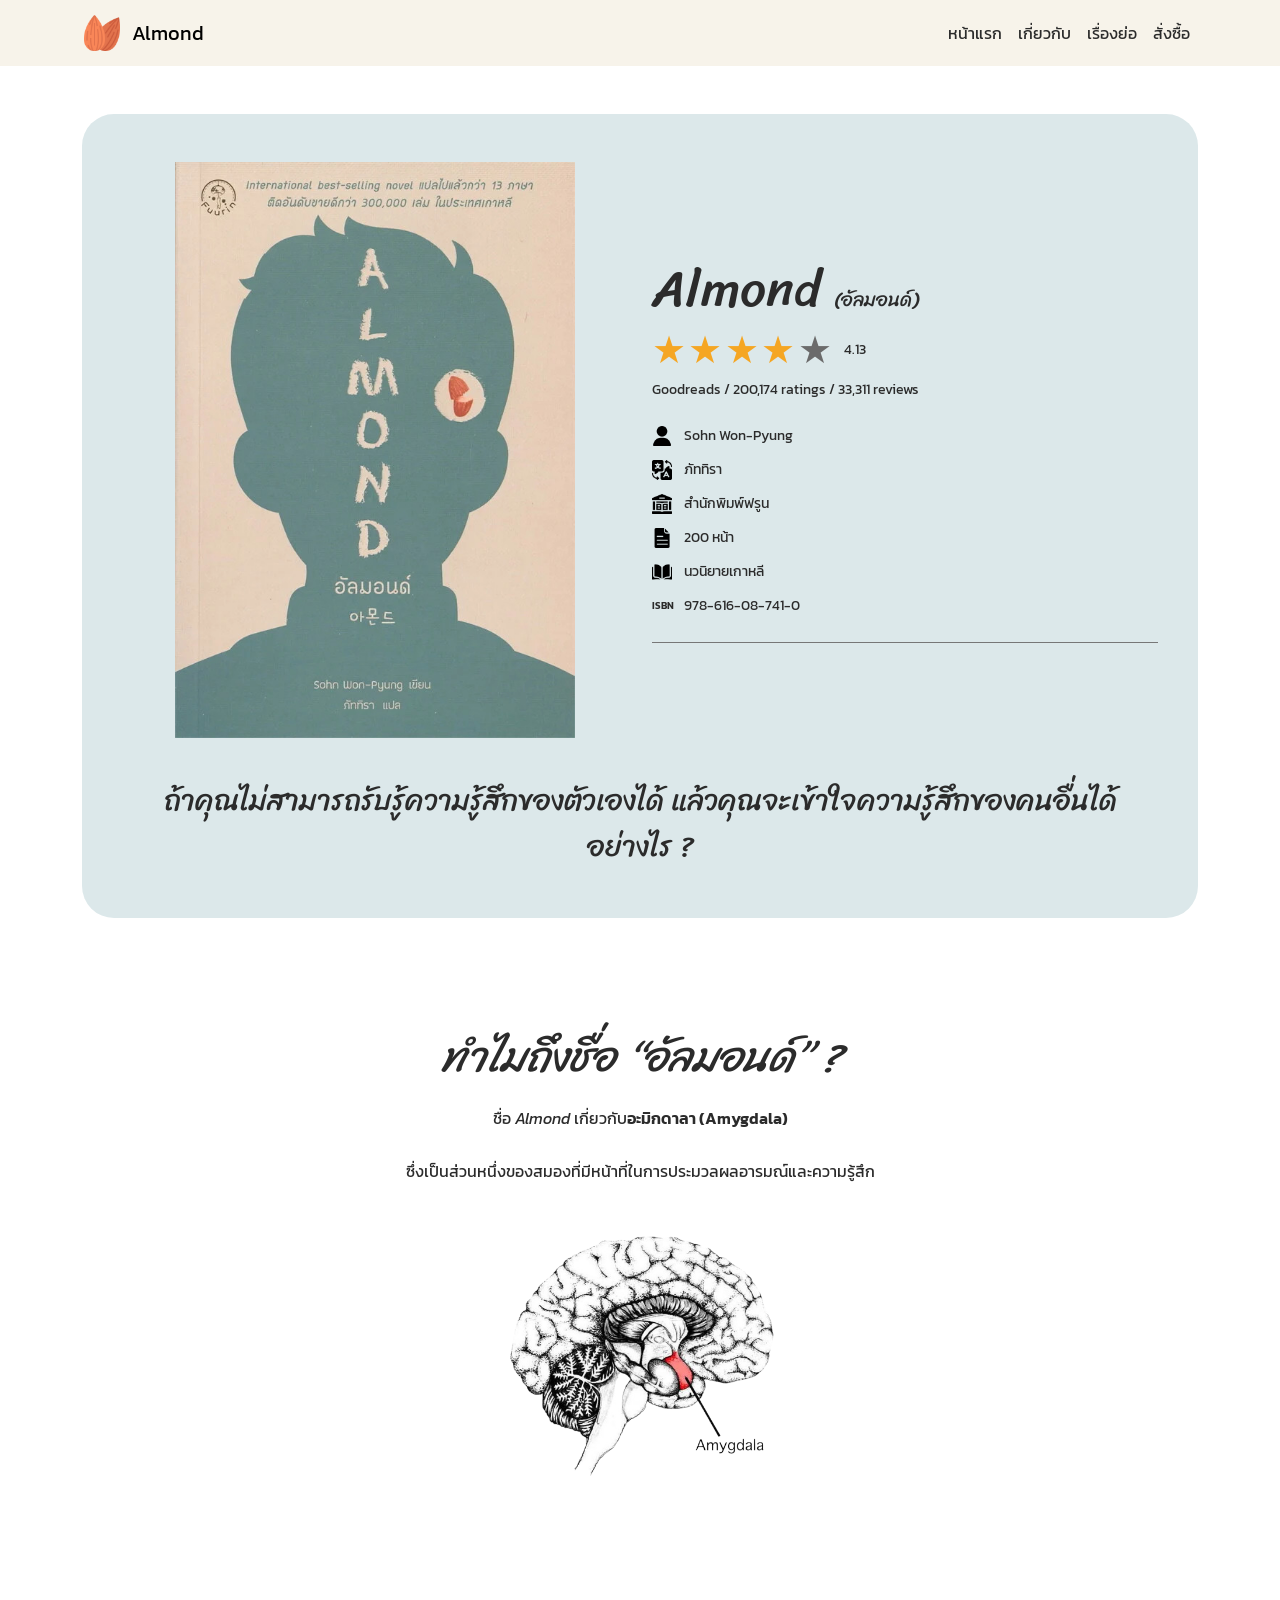
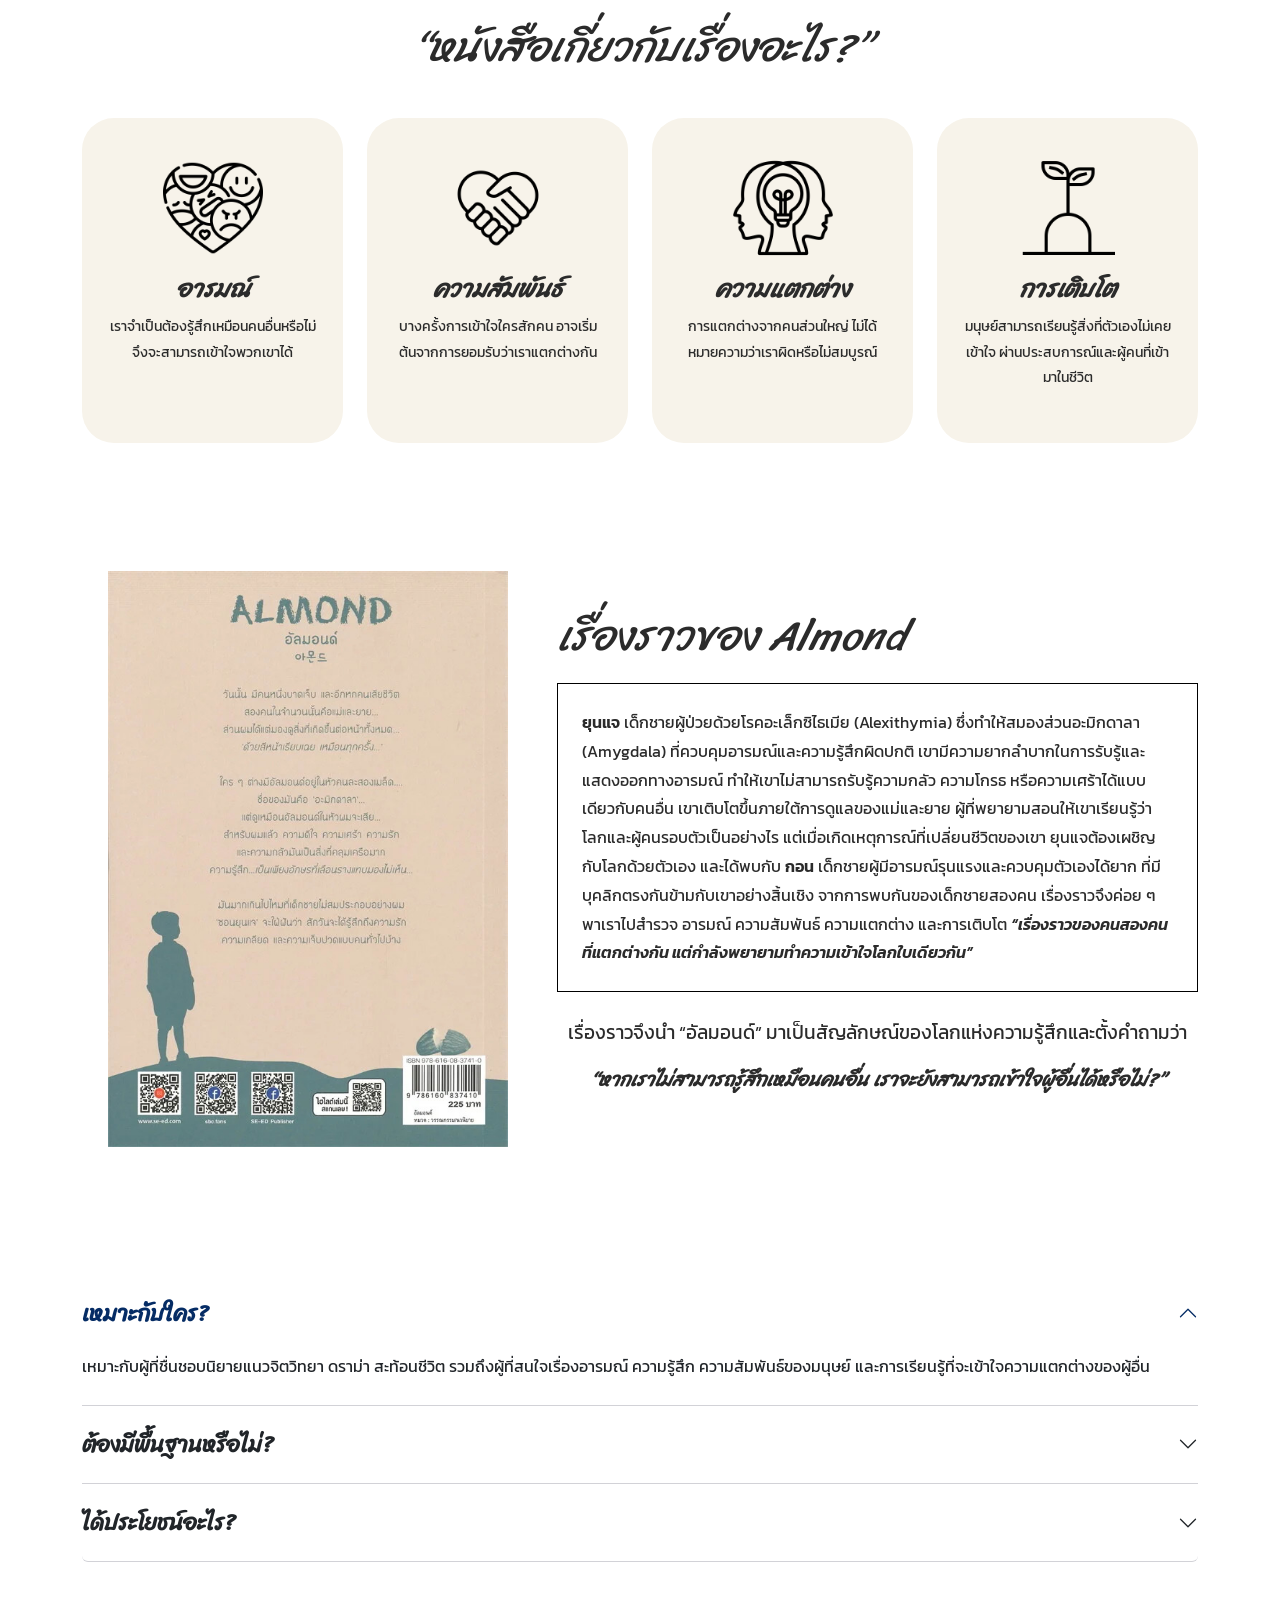
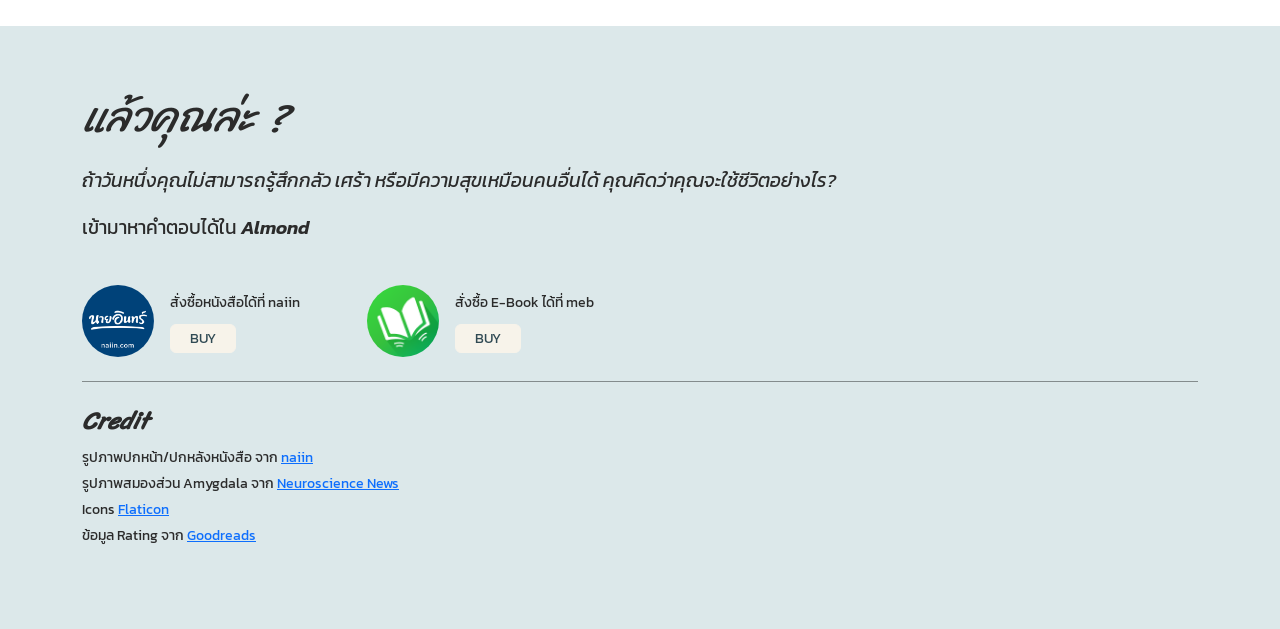
==== Book-Recom-Almond/index.html @ 8254c81c "version3" ====
<!DOCTYPE html>
<html lang="th">

<head>
  <meta charset="UTF-8">
  <meta name="viewport" content="width=device-width, initial-scale=1.0">
  <title>ALMOND</title>
  <meta name="keywords" content="อัลมอนด์ (Almond),ความเข้าใจอารมณ์,รีวิวนิยายเกาหลี,นิยายดราม่า,หนังสือที่ BTS อ่าน">
  <meta name="description" content="อัลมอนด์ (Almond) นิยายเกาหลีที่เล่าเรื่องราวของเด็กชายผู้มีความบกพร่องในการรับรู้และระบุอารมณ์ อันเกี่ยวข้องกับสมองส่วนอะมิกดาลา (Amygdala) 
      พร้อมเรื่องราวที่ชวนให้เข้าใจความรู้สึกของผู้อื่น อีกทั้งยังเป็นหนังสือที่สมาชิกวง BTS เคยอ่านอีกด้วย">

  <!-- Bootstrap CSS -->
  <link href="https://cdn.jsdelivr.net/npm/bootstrap@5.3.3/dist/css/bootstrap.min.css" rel="stylesheet">
  <link rel="preconnect" href="https://fonts.googleapis.com">
  <link rel="preconnect" href="https://fonts.gstatic.com" crossorigin>
  <link
    href="https://fonts.googleapis.com/css2?family=Chakra+Petch&family=Google+Sans:ital,opsz,wght@0,17..18,400..700;1,17..18,400..700&family=Kanit:ital,wght@0,100;0,200;0,300;0,400;0,500;0,600;0,700;0,800;0,900;1,100;1,200;1,300;1,400;1,500;1,600;1,700;1,800;1,900&family=Mali&family=Sriracha&display=swap"
    rel="stylesheet">
  <link href="https://unpkg.com/aos@2.3.1/dist/aos.css" rel="stylesheet">
  <link rel="stylesheet" href="CSS/style.css">
</head>

<body>

  <!-- =========================
       Header
       ========================= -->
  <header>
    <div class="container">
      <nav class="navbar navbar-expand-md px-0">
        <a class="navbar-brand" href="#">
          <img src="Images/almond7.png" alt="Almond logo">
          <span>Almond</span>
        </a>

        <button class="navbar-toggler" type="button" data-bs-toggle="collapse" data-bs-target="#mainNav"
          aria-label="เปิดเมนู">
          <span class="navbar-toggler-icon"></span>
        </button>

        <div class="collapse navbar-collapse" id="mainNav">
          <ul class="navbar-nav ms-auto">
            <li class="nav-item"><a class="nav-link" href="#">หน้าแรก</a></li>
            <li class="nav-item"><a class="nav-link" href="#about">เกี่ยวกับ</a></li>
            <li class="nav-item"><a class="nav-link" href="#story">เรื่องย่อ</a></li>
            <li class="nav-item"><a class="nav-link" href="#download">สั่งซื้อ</a></li>
          </ul>
        </div>
      </nav>
    </div>
  </header>


  <!-- =========================
     Hero Section
     ========================= -->
  <section id="hero">
    <div class="container">
      <div class="hero-card">
        <div class="row align-items-center g-4">

          <!-- คอลัมน์ซ้าย: ปกหนังสือ -->
          <div class="col-12 col-md-6 text-center">
            <img src="Images/Almond3.jpg" alt="ปกหนังสือ Almond" class="img-fluid book-cover" data-aos="flip-left"
              data-aos-duration="3000">
          </div>

          <!-- คอลัมน์ขวา: ชื่อเรื่อง + Rating + ข้อมูลหนังสือ -->
          <div class="col-12 col-md-6">
            <h1>Almond <span>(อัลมอนด์)</span></h1>

            <div class="rating-row">
              <div class="rating">
                <span class="star">★</span><span class="star">★</span><span class="star">★</span><span
                  class="star">★</span><span class="star off">★</span>
              </div>
              <span class="rating-score">4.13</span>
            </div>
            <p class="rating-source">Goodreads / 200,174 ratings / 33,311 reviews</p>

            <ul class="book-info">
              <li><img src="Images/user.png" alt="">Sohn Won-Pyung</li>
              <li><img src="Images/translation.png" alt="">ภัททิรา</li>
              <li><img src="Images/publisher.png" alt="">สำนักพิมพ์ฟรูน</li>
              <li><img src="Images/page.png" alt="">200 หน้า</li>
              <li><img src="Images/open-book.png" alt="">นวนิยายเกาหลี</li>
              <li><span class="isbn-label">ISBN</span>978-616-08-741-0</li>
            </ul>

            <hr>
          </div>

        </div>

        <!-- แถวล่าง -->
        <div class="row">
          <div class="col-12">
            <blockquote>
              ถ้าคุณไม่สามารถรับรู้ความรู้สึกของตัวเองได้
              แล้วคุณจะเข้าใจความรู้สึกของคนอื่นได้อย่างไร ?
            </blockquote>
          </div>
        </div>
      </div>
    </div>
  </section>

  <!-- =========================
       Section 1 : ทำไมถึงชื่อ "อัลมอนด์"
       ========================= -->
  <section id="about" class="bg-white">
    <div class="container">
          <div class="col-12 text-center">
            <h2>ทำไมถึงชื่อ “อัลมอนด์” ?</h2>
            <p class="lead-text">
              ชื่อ <em>Almond</em> เกี่ยวกับ<strong>อะมิกดาลา (Amygdala)</strong>
            </p>
            <p class="lead-text">
              ซึ่งเป็นส่วนหนึ่งของสมองที่มีหน้าที่ในการประมวลผลอารมณ์และความรู้สึก
            </p>
            <img src="Images/Almond5.png" alt="สมองส่วนอะมิกดาลา (Amygdala)" class="img-fluid brain-img">
    </div>
    </div>
  </section>


  <!-- =========================
       Section 1.2 : หนังสือพูดถึงอะไร
       ========================= -->
  <section id="theme" class="bg-white">
    <div class="container">
      <h2 class="text-center">“หนังสือเกี่ยวกับเรื่องอะไร?”</h2>
      <div class="row g-4 mt-2">

        <div class="col-12 col-md-6 col-lg-3" data-aos="fade-up" data-aos-duration="2000">
          <div class="theme-card">
            <img src="Images/emotional.png" alt="อารมณ์" class="theme-icon">
            <h3>อารมณ์</h3>
            <p>เราจำเป็นต้องรู้สึกเหมือนคนอื่นหรือไม่ จึงจะสามารถเข้าใจพวกเขาได้</p>
          </div>
        </div>

        <div class="col-12 col-md-6 col-lg-3" data-aos="fade-up" data-aos-duration="2000">
          <div class="theme-card">
            <img src="Images/relationship.png" alt="ความสัมพันธ์" class="theme-icon">
            <h3>ความสัมพันธ์</h3>
            <p>บางครั้งการเข้าใจใครสักคน อาจเริ่มต้นจากการยอมรับว่าเราแตกต่างกัน</p>
          </div>
        </div>

        <div class="col-12 col-md-6 col-lg-3" data-aos="fade-up" data-aos-duration="2000">
          <div class="theme-card">
            <img src="Images/differentiate.png" alt="ความแตกต่าง" class="theme-icon">
            <h3>ความแตกต่าง</h3>
            <p>การแตกต่างจากคนส่วนใหญ่ ไม่ได้หมายความว่าเราผิดหรือไม่สมบูรณ์</p>
          </div>
        </div>

        <div class="col-12 col-md-6 col-lg-3" data-aos="fade-up" data-aos-duration="2000">
          <div class="theme-card">
            <img src="Images/growing-up.png" alt="การเติบโต" class="theme-icon">
            <h3>การเติบโต</h3>
            <p>มนุษย์สามารถเรียนรู้สิ่งที่ตัวเองไม่เคยเข้าใจ ผ่านประสบการณ์และผู้คนที่เข้ามาในชีวิต</p>
          </div>
        </div>

      </div>
    </div>
  </section>



  <!-- =========================
       Section 2 : เรื่องย่อ
       ========================= -->
  <section id="story" class="bg-white">
    <div class="container">
      <div class="row align-items-center g-4">

        <!-- คอลัมน์ซ้าย: รูปภาพ -->
        <div class="col-12 col-md-5 text-center">
          <img src="Images/Almond2.jpg" alt="หนังสือ Almond ปกหลัง" class="img-fluid story-img">
        </div>


        <!-- คอลัมน์ขวา: เนื้อเรื่อง -->
        <div class="col-sm-12 col-md-7 col-lg-7 col-xl-7">
         
          <h2>เรื่องราวของ Almond</h2>
          <div class="story-box">
            <p>
              <strong>ยุนแจ</strong> เด็กชายผู้ป่วยด้วยโรคอะเล็กซิไธเมีย (Alexithymia)
              ซึ่งทำให้สมองส่วนอะมิกดาลา (Amygdala) ที่ควบคุมอารมณ์และความรู้สึกผิดปกติ
              เขามีความยากลำบากในการรับรู้และแสดงออกทางอารมณ์
              ทำให้เขาไม่สามารถรับรู้ความกลัว ความโกรธ หรือความเศร้าได้แบบเดียวกับคนอื่น
              เขาเติบโตขึ้นภายใต้การดูแลของแม่และยาย
              ผู้ที่พยายามสอนให้เขาเรียนรู้ว่าโลกและผู้คนรอบตัวเป็นอย่างไร
              แต่เมื่อเกิดเหตุการณ์ที่เปลี่ยนชีวิตของเขา ยุนแจต้องเผชิญกับโลกด้วยตัวเอง
              และได้พบกับ <strong>กอน</strong> เด็กชายผู้มีอารมณ์รุนแรงและควบคุมตัวเองได้ยาก
              ที่มีบุคลิกตรงกันข้ามกับเขาอย่างสิ้นเชิง
              จากการพบกันของเด็กชายสองคน เรื่องราวจึงค่อย ๆ พาเราไปสำรวจ อารมณ์ ความสัมพันธ์ ความแตกต่าง และการเติบโต
              <strong><em>“เรื่องราวของคนสองคนที่แตกต่างกัน แต่กำลังพยายามทำความเข้าใจโลกใบเดียวกัน”</em></strong>
            </p>
          </div>

          <p class="text-center mt-4 story-intro">
            เรื่องราวจึงนำ “อัลมอนด์” มาเป็นสัญลักษณ์ของโลกแห่งความรู้สึกและตั้งคำถามว่า
          </p>
          <p class="text-center quote-text story-intro">
            <strong><em>“หากเราไม่สามารถรู้สึกเหมือนคนอื่น
                เราจะยังสามารถเข้าใจผู้อื่นได้หรือไม่?”</em></strong>
          </p>
        </div>
      </div>
    </div>
    </div>
  </section>

  <!-- =========================
       Section 1.3 : เหมาะกับใคร
       ========================= -->
  <section id="faq">
    <div class="container">

      <div class="accordion" id="faqAccordion">
        <div class="accordion-item">
          <h3 class="accordion-header">
            <button class="accordion-button" type="button" data-bs-toggle="collapse" data-bs-target="#faq1"
              aria-expanded="true" aria-controls="faq1">
              เหมาะกับใคร?
            </button>
          </h3>
          <div id="faq1" class="accordion-collapse collapse show" data-bs-parent="#faqAccordion">
            <div class="accordion-body">เหมาะกับผู้ที่ชื่นชอบนิยายแนวจิตวิทยา ดราม่า สะท้อนชีวิต
              รวมถึงผู้ที่สนใจเรื่องอารมณ์ ความรู้สึก ความสัมพันธ์ของมนุษย์
              และการเรียนรู้ที่จะเข้าใจความแตกต่างของผู้อื่น</div>
          </div>
        </div>

        <div class="accordion-item">
          <h3 class="accordion-header">
            <button class="accordion-button collapsed" type="button" data-bs-toggle="collapse" data-bs-target="#faq2"
              aria-expanded="false" aria-controls="faq2">
              ต้องมีพื้นฐานหรือไม่?
            </button>
          </h3>
          <div id="faq2" class="accordion-collapse collapse" data-bs-parent="#faqAccordion">
            <div class="accordion-body">ไม่จำเป็นต้องมีพื้นฐานด้านจิตวิทยาหรือความรู้ทางการแพทย์มาก่อน
              เพราะเนื้อเรื่องถ่ายทอดผ่านชีวิตและความสัมพันธ์ของตัวละครด้วยภาษาที่เข้าใจง่าย
              ทำให้ผู้อ่านเข้าถึงเรื่องราวได้ไม่ยาก</div>
          </div>
        </div>

        <div class="accordion-item">
          <h3 class="accordion-header">
            <button class="accordion-button collapsed" type="button" data-bs-toggle="collapse" data-bs-target="#faq3"
              aria-expanded="false" aria-controls="faq3">
              ได้ประโยชน์อะไร?
            </button>
          </h3>
          <div id="faq3" class="accordion-collapse collapse" data-bs-parent="#faqAccordion">
            <div class="accordion-body">ช่วยให้ผู้อ่านเข้าใจความหลากหลายทางอารมณ์และการแสดงออกของมนุษย์มากขึ้น
              เรียนรู้ที่จะยอมรับความแตกต่าง ฝึกมองโลกผ่านมุมมองของผู้อื่น
              และตระหนักถึงความสำคัญของความเห็นอกเห็นใจในการสร้างความสัมพันธ์ระหว่างมนุษย์
            </div>
    </div>
  </section>

  <!-- =========================
       Footer
       ========================= -->
  <footer id="download" class="bg-mist">
    <div class="container">

      <!-- ข้อความชวนคิด -->
      <div class="row">
        <div class="col-sm-12 col-md-10 col-lg-10 story-intro">
          <h2>แล้วคุณล่ะ ?</h2>
          <p class="footer-question">
            ถ้าวันหนึ่งคุณไม่สามารถรู้สึกกลัว เศร้า หรือมีความสุขเหมือนคนอื่นได้
            คุณคิดว่าคุณจะใช้ชีวิตอย่างไร?
          </p>
          <p>เข้ามาหาคำตอบได้ใน <strong><em>Almond</em></strong></p>
        </div>
      </div>

      <!-- ปุ่มสั่งซื้อ -->
      <div class="row g-4 mt-1">

        <div class="col-sm-12 col-md-3 col-lg-3">
          <div class="buy-item">
            <img src="Images/naiin.png" alt="naiin" class="buy-logo">
            <div>
              <p>สั่งซื้อหนังสือได้ที่ naiin</p>
              <a href="https://www.naiin.com/product/detail/556042" target="_blank" rel="noopener noreferrer"
                class="btn btn-buy">BUY</a>
            </div>
          </div>
        </div>

        <div class="col-sm-12 col-md-3">
          <div class="buy-item">
            <img src="Images/meb.png" alt="meb" class="buy-logo">
            <div>
              <p>สั่งซื้อ E-Book ได้ที่ meb</p>
              <a href="https://www.mebmarket.com/ebook-124011-%E0%B8%AD%E0%B8%B1%E0%B8%A5%E0%B8%A1%E0%B8%AD%E0%B8%99%E0%B8%94%E0%B9%8C--Almond"
                target="_blank" rel="noopener noreferrer" class="btn btn-buy">BUY</a>
            </div>
          </div>
        </div>

      </div>

      <hr>

      <h3>Credit</h3>
      <ul class="credit-list">
        <li>รูปภาพปกหน้า/ปกหลังหนังสือ จาก
          <a href="https://www.naiin.com/" target="_blank" rel="noopener">naiin</a>
        </li>
        <li>รูปภาพสมองส่วน Amygdala จาก
          <a href="https://neurosciencenews.com/" target="_blank" rel="noopener">Neuroscience News</a>
        </li>
        <li>Icons
          <a href="https://www.flaticon.com/" target="_blank" rel="noopener">Flaticon</a>
        </li>
        <li>ข้อมูล Rating จาก
          <a href="https://www.goodreads.com/book/show/52219386-almond" target="_blank" rel="noopener">Goodreads</a>
        </li>
      </ul>
    </div>
  </footer>



  <!-- Bootstrap JS -->
  <script src="https://cdn.jsdelivr.net/npm/bootstrap@5.3.3/dist/js/bootstrap.bundle.min.js"></script>
  <script src="https://unpkg.com/aos@2.3.1/dist/aos.js"></script>
  <script>
    AOS.init();
  </script>

</body>

</html>
---- Book-Recom-Almond/CSS/style.css ----
:root {
  /* สีพื้นหลัง 2 สี */
  --color-sand: #f7f3ea;   /* ครีม  : Header, Section 1, Section 3 */
  --color-mist: #dce8ea;   /* ฟ้าเทา : Hero, Section 2, Footer */
  --color-white: #fff; /*สีขาว*/
    --color-black: #000000; /*สีดำ*/

  /* สีอื่น ๆ */
  --color-text: #2b2b2b;
  --color-star: #f5a623;
  --color-star-off: #6b6b6b;

  /* ฟอนต์ */
  --font-heading: "Sriracha", cursive;      /* หัวข้อ */
  --font-body: "Kanit", sans-serif;         /* เนื้อหา, หัวข้อย่อย */

  /* ขนาดตัวอักษร (ปรับได้ตามต้องการ) */
  --fs-title: clamp(2.6rem, 6vw, 3.8rem);   /* ชื่อเรื่อง Almond */
  --fs-title-sub: 1.2rem;                   /* (อัลมอนด์) */
  --fs-h2: clamp(1.8rem, 4vw, 2.6rem);      /* หัวข้อ Section */
  --fs-h3: 1.5rem;                          /* หัวข้อขนาดกลาง */
  --fs-quote: clamp(1.3rem, 2.6vw, 1.8rem); /* ประโยคเด่น */
  --fs-body: 1rem;                          /* เนื้อหา */
  --fs-small: 0.9rem;                       /* ตัวเล็ก (ข้อมูลหนังสือ, credit) */

  /* ระยะห่างบน-ล่างของแต่ละ Section */
  --section-space: 4rem;
}


/* =====================================================
   ค่าพื้นฐานของ Tag
   ===================================================== */
body {
  font-family: var(--font-body);
  font-size: var(--fs-body);
  line-height: 1.8;
  color: var(--color-text);
}

h1, h2, h3, h4 {
  font-family: var(--font-heading);
  font-style: italic;
  font-weight: 400;
  line-height: 1.3;
}

h1 { font-size: var(--fs-title); }
h2 { font-size: var(--fs-h2); margin-bottom: 1.25rem; }
h3 { font-size: var(--fs-h3); font-weight: 700; }
h4 { font-size: var(--fs-body); }

p { margin-bottom: 0.75rem; }

strong { font-weight: 600; }

hr {
  border: 0;
  border-top: 1px solid #000;   /* เส้นบาง */
  opacity: 0.4;
  margin: 1.5rem 0;
}

img { max-width: 100%; }

/* กำหนดระยะห่าง + สีพื้นหลังของทุก Section / Footer */
section,
footer {
  padding: var(--section-space) 0;
}

/* ชื่อคลาสสีพื้นหลัง (ใช้กับ header / section / footer) */
.bg-sand { background-color: var(--color-sand); }
.bg-mist { background-color: var(--color-mist); }


/* =====================================================
   Header
   ===================================================== */
header {
  background-color: var(--color-sand);
  font-family: var(--font-body);
}

header .navbar-brand {
  display: flex;
  align-items: center;
  gap: 0.6rem;
  font-family: var(--font-body);
  font-size: 1.25rem;
}

header .navbar-brand img {
  height: 40px;
  width: auto;
}

header .nav-link {
  font-size: var(--fs-body);
  color: var(--color-text);
}

header .nav-link:hover {
  color: #7397a5;
}


/* =====================================================
   Hero Section
   ===================================================== */
#hero {
  padding: 3rem 0;
}

#hero .book-cover {
  max-width: 400px;
  width: 100%;
}

/* ชื่อเรื่อง: ตัวตรง ใหญ่ขึ้น ชิดซ้าย */
#hero h1 {
  font-style: normal;
  font-size: clamp(2.2rem, 5vw, 3.2rem);
  text-align: left;
  margin-bottom: 0.5rem;
}

#hero h1 span {
  font-size: var(--fs-title-sub);
  font-style: normal;
}

/* แถว Rating: ดาว + คะแนน อยู่บรรทัดเดียวกัน */
.rating-row {
  display: flex;
  align-items: center;
  gap: 0.6rem;
}

.rating {
  font-size: 2.4rem;
  line-height: 1;
  letter-spacing: 0.15rem;
}

.star { color: var(--color-star); }
.star.off { color: var(--color-star-off); }

.rating-score {
  margin: 0;
  font-size: var(--fs-small);
}

.rating-source {
  margin: 0.5rem 0 0;
  font-size: 0.9rem;
}

/* รายการข้อมูลหนังสือ: ชิดซ้าย */
.book-info {
  list-style: none;
  padding: 0;
  margin: 1.25rem 0 1.5rem;
  font-size: var(--fs-small);
  text-align: left;
}

.book-info li {
  display: flex;
  align-items: center;
  gap: 0.75rem;
  margin-bottom: 0.5rem;
}

.book-info img {
  width: 20px;
  height: 20px;
  object-fit: contain;
}

.isbn-label {
  width: 20px;
  font-size: 0.6rem;
  font-weight: 600;
}

/* เส้นคั่น */
#hero hr {
  margin: 0;
  border: 0;
  border-top: 1px solid #777;
  opacity: 1;
}

/* ประโยคเด่น: บรรทัดเดียว ตัวตรง */
#hero blockquote {
  font-family: var(--font-heading);
  font-style: normal;
  font-weight: 500;
  font-size: var(--fs-quote);
  line-height: 1.6;
  text-align: center;
  margin: 2.5rem 0 0;
}

#hero {
  padding: 3rem 0;
  background: #ffffff;            /* พื้นหลังนอกการ์ด (สีขาว) */
}

.hero-card {
  background: #dce8ea;         /* ใช้สีเดียวกับ .bg-mist เดิม หรือ var(--color-mist) */
  border-radius: 32px;         /* ความโค้งของมุม */
  padding: 3rem 2.5rem;        /* ระยะห่างด้านในการ์ด */
  overflow: hidden;            /* ตัดเนื้อหาที่ล้นไม่ให้ทะลุมุมโค้ง */
}

@media (max-width: 767px) {
  .hero-card {
    border-radius: 24px;
    padding: 2rem 1.25rem;
  }
}

/* =====================================================
   Section 1 : ทำไมถึงชื่อ "อัลมอนด์"
   ===================================================== */
#about p {
  font-size: var(--fs-body);
}

#about .lead-text {
  max-width: 700px;
  margin: 0 auto 1.5rem;
}

#about .brain-img {
  max-width: 300px;
}

/* =====================================================
   Section 1.2 : หนังสือพูดถึงอะไร
   ===================================================== */
#theme .theme-icon {
  width: 100%;
  max-width: 100px;      /* ปรับขนาดไอคอนตรงนี้ */
  margin-bottom: 1rem;
}

#theme h3 {
  margin-bottom: 0.5rem;
}

#theme p {
  font-size: var(--fs-small);
}

#theme .closing-text {
  margin-top: 3rem;
  font-size: 1.3rem;
  line-height: 1.7;
}

.theme-card {
  background: #f7f3ea;
  border-radius: 32px;
  padding: 2.5rem 1.5rem;
  height: 100%;
  text-align: center;

  /* ความนุ่มนวลของการเปลี่ยน */
  transition: transform 0.35s ease, box-shadow 0.35s ease;
}

.theme-card:hover {
  transform: translateY(-8px) scale(1.03);
  box-shadow: 0 16px 36px rgba(0, 0, 0, 0.12);
}

/* เมื่อมีการ์ดใดการ์ดหนึ่งถูกชี้ ให้การ์ดอื่นจางลง */
.row:has(.theme-card:hover) .theme-card:not(:hover) {
  opacity: 0.6;
  transform: scale(0.98);
}

/* ต้องเพิ่ม opacity ใน transition ด้วย */
.theme-card {
  transition: transform 0.35s ease, box-shadow 0.35s ease, opacity 0.35s ease;
}


#faq .accordion-item {
  background: transparent;
  border: 0;
  border-bottom: 1px solid #d2d2d7;
}

#faq .accordion-button {
  background: transparent;
  box-shadow: none;
  font-size: 1.4rem;
  font-weight: 600;
  padding: 1.5rem 0;
}

#faq .accordion-body {
  padding: 0 0 1.5rem;
  font-size: 1rem;
  line-height: 1.8;
}

#sec4 {
  padding: 3rem 0;
  background: #ffffff;            /* พื้นหลังนอกการ์ด (สีขาว) */
}

.sec4-card {
  background: #f7f3ea;         /* ใช้สีเดียวกับ .bg-mist เดิม หรือ var(--color-mist) */
  border-radius: 32px;         /* ความโค้งของมุม */
  padding: 3rem 2.5rem;        /* ระยะห่างด้านในการ์ด */
  overflow: hidden;            /* ตัดเนื้อหาที่ล้นไม่ให้ทะลุมุมโค้ง */
}

@media (max-width: 767px) {
  .sec4-card {
    border-radius: 24px;
    padding: 2rem 1.25rem;
  }
}

/* =====================================================
   Section 2 : เรื่องย่อ
   ===================================================== */
.story-box {
  background-color: var(--color-white);
  border: 1px solid #000;        /* ขอบสีดำบาง */
  padding: 1.5rem;
}

.story-box p {
  margin: 0;
  font-size: var(--fs-body);
}

/* ประโยคตัวหนาในกรอบ ให้เป็นตัวเอียง */
.story-box strong em {
  font-style: italic;
}

/* ประโยคคำถามท้าย Section 2 (ใช้ Sriracha) */
.quote-text {
  font-family: var(--font-heading);
  font-size: var(--fs-body);
}
.story-intro {
  font-size: 1.2rem;

}

.story-img {
  max-width: 400px;   
  width: 100%;
  height: auto;
}




/* =====================================================
   Footer
   ===================================================== */
footer .footer-question {
  font-style: italic;
}

/* รายการสั่งซื้อ (โลโก้กลม + ข้อความ + ปุ่ม) */
.buy-item {
  display: flex;
  align-items: center;
  gap: 1rem;
}

.buy-item p {
  margin-bottom: 0.4rem;
  font-size: var(--fs-small);
}

.buy-logo {
  width: 72px;
  height: 72px;
  border-radius: 50%;       /* ทำให้เป็นวงกลม */
  object-fit: cover;
  flex-shrink: 0;
}

/* ปุ่ม BUY */
.btn-buy {
  font-family: var(--font-body);
  font-size: var(--fs-small);
  color: #304a54;
  background-color: var(--color-sand);
  border: 1px solid var(--color-sand);
  padding: 0.15rem 1.2rem;
}

.btn-buy:hover,
.btn-buy:focus {
  color: #304a54;
  background-color: #ece6d6;
  border-color: #ece6d6;
}

.credit-list {
  list-style: none;
  padding: 0;
  font-size: 0.9rem;
  line-height: 1.8;
}


/* =====================================================
   Mobile (หน้าจอเล็ก)
   ===================================================== */
@media (max-width: 767.98px) {
  :root { --section-space: 2.5rem; }

  #hero .book-cover { max-width: 220px; }
  .story-box { padding: 1rem; }
}
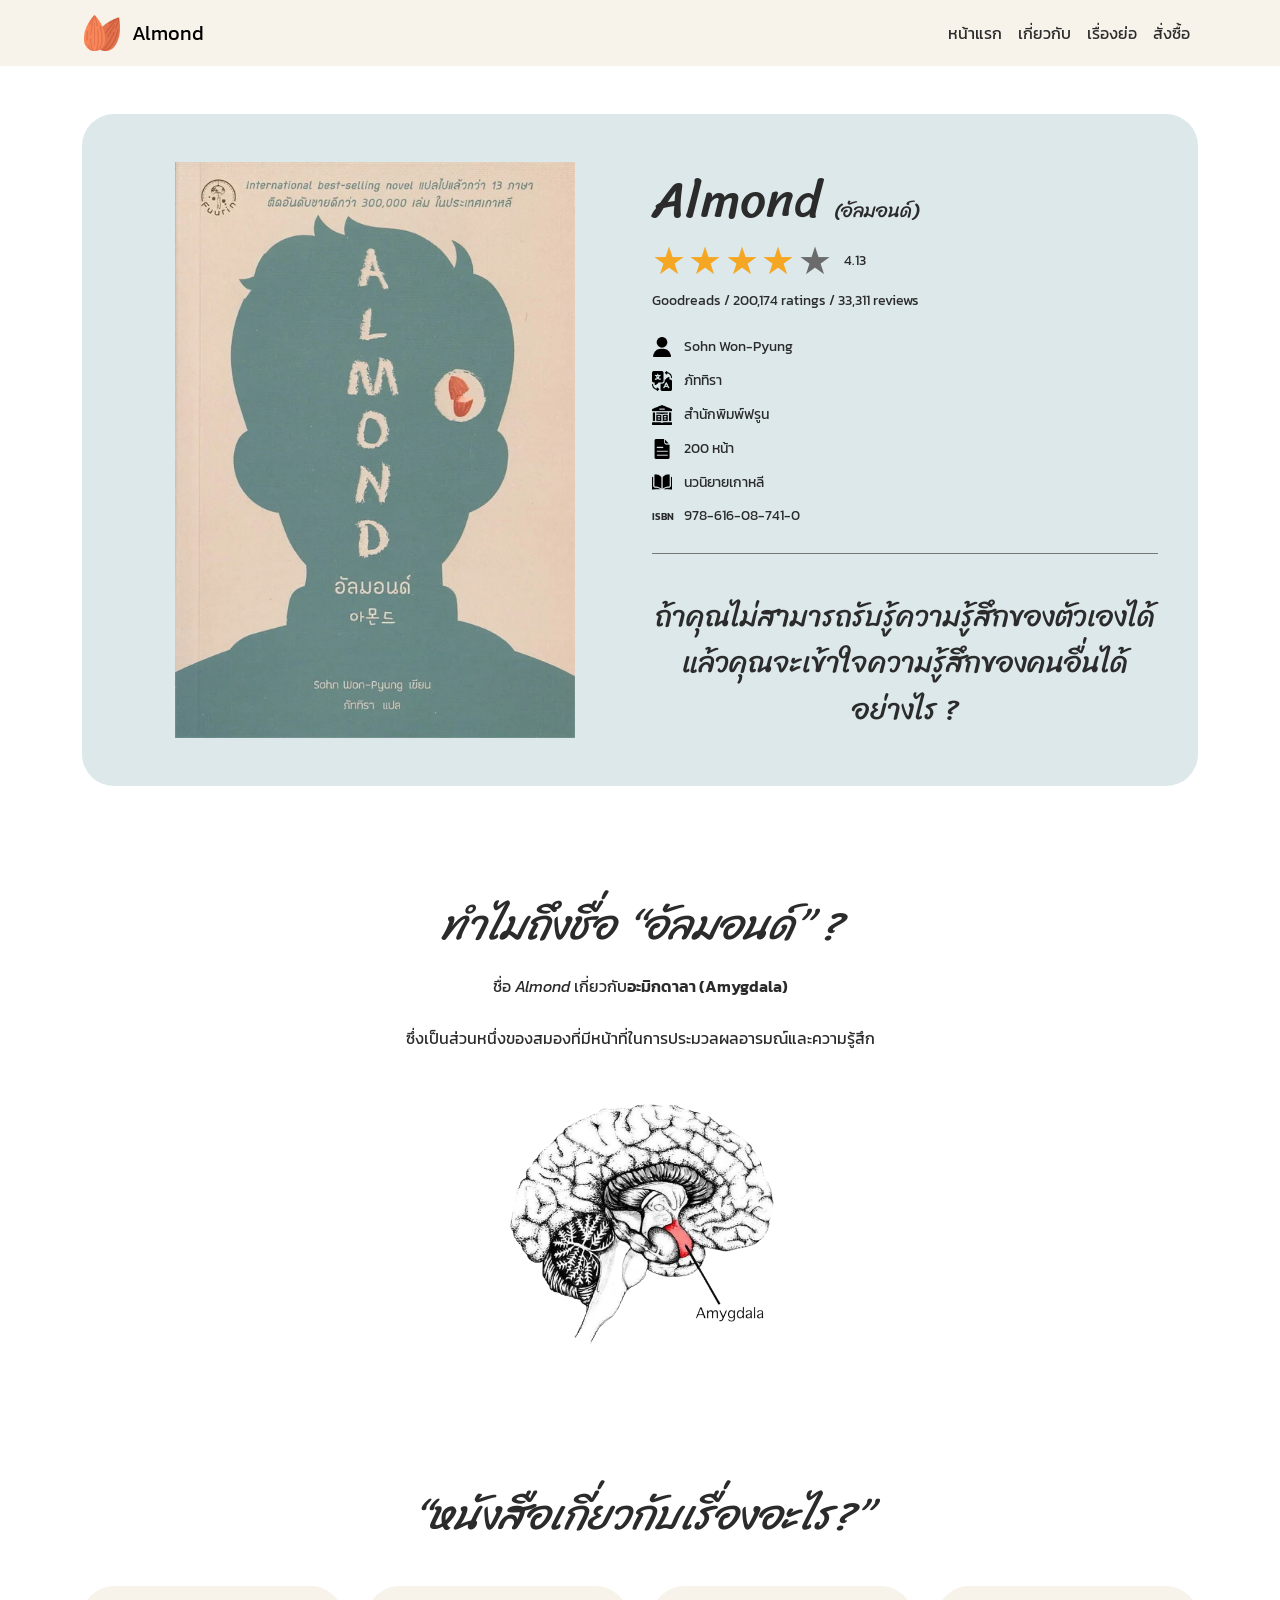
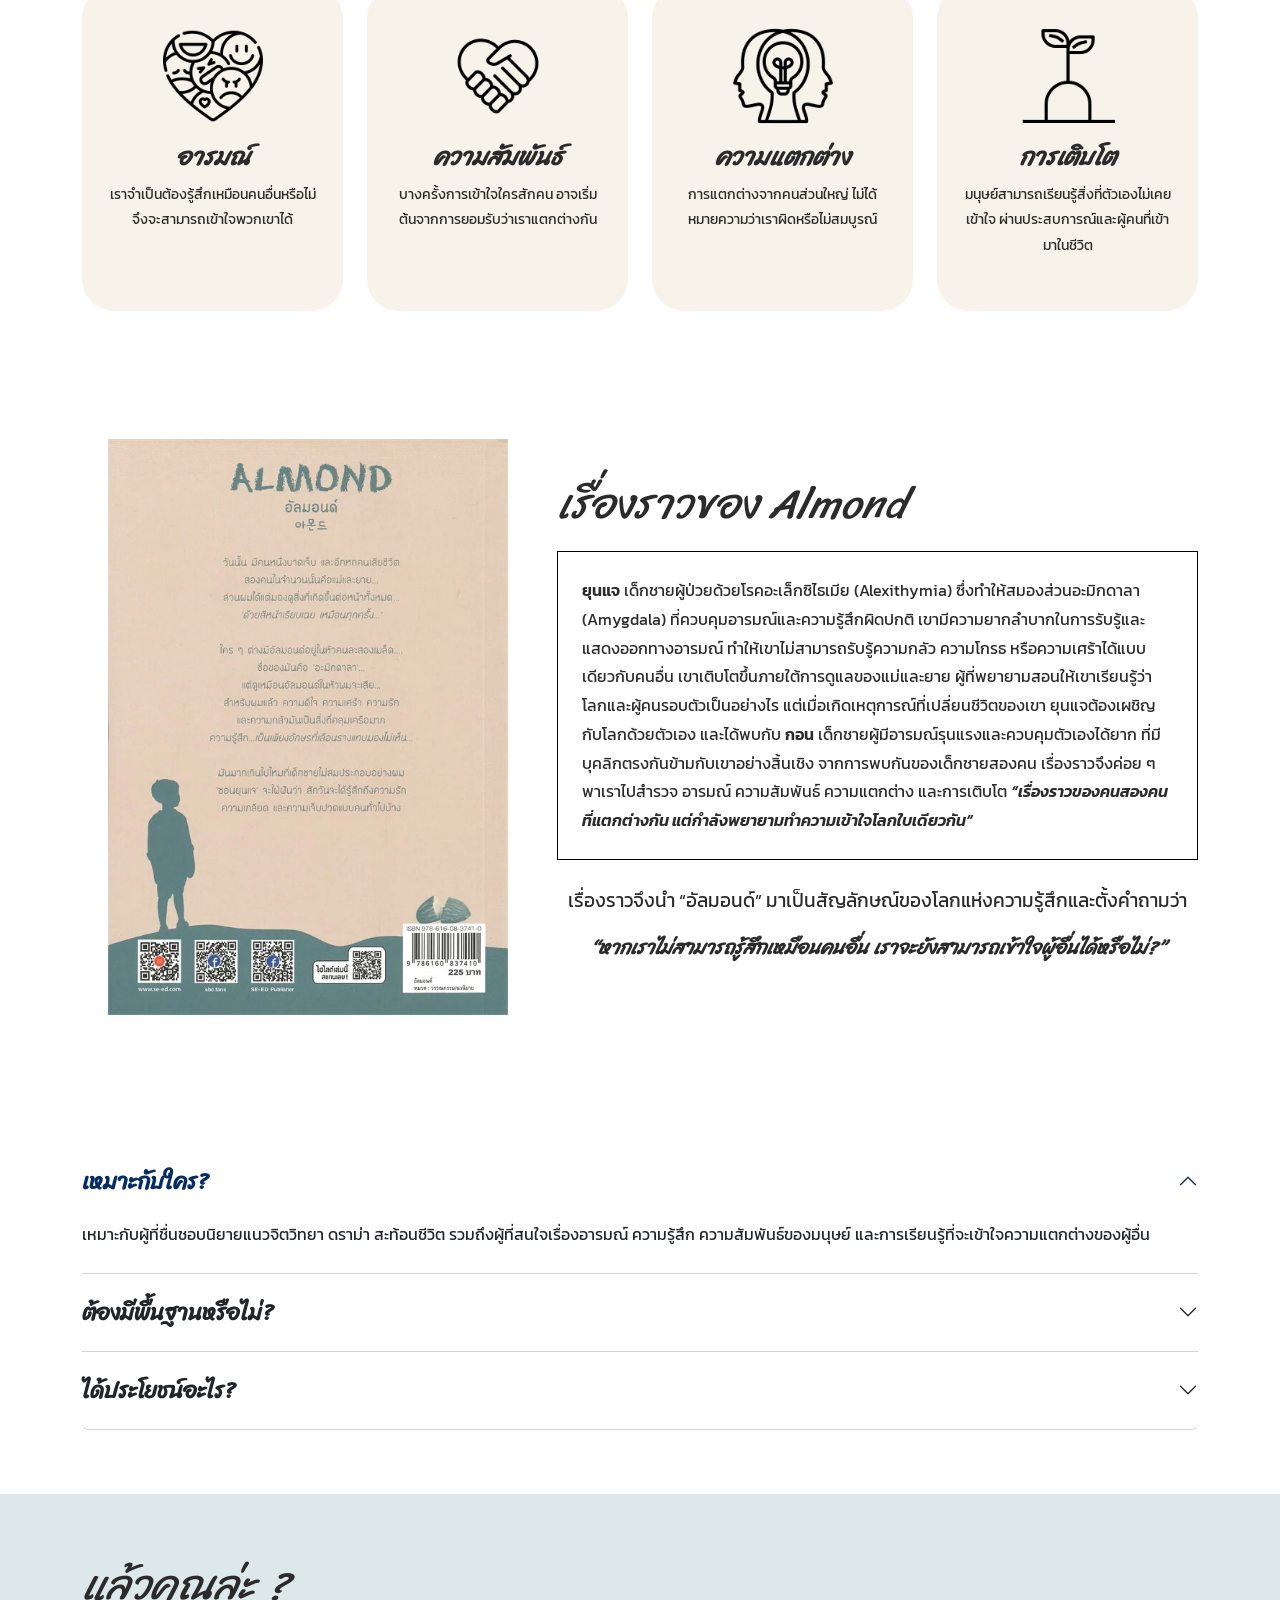
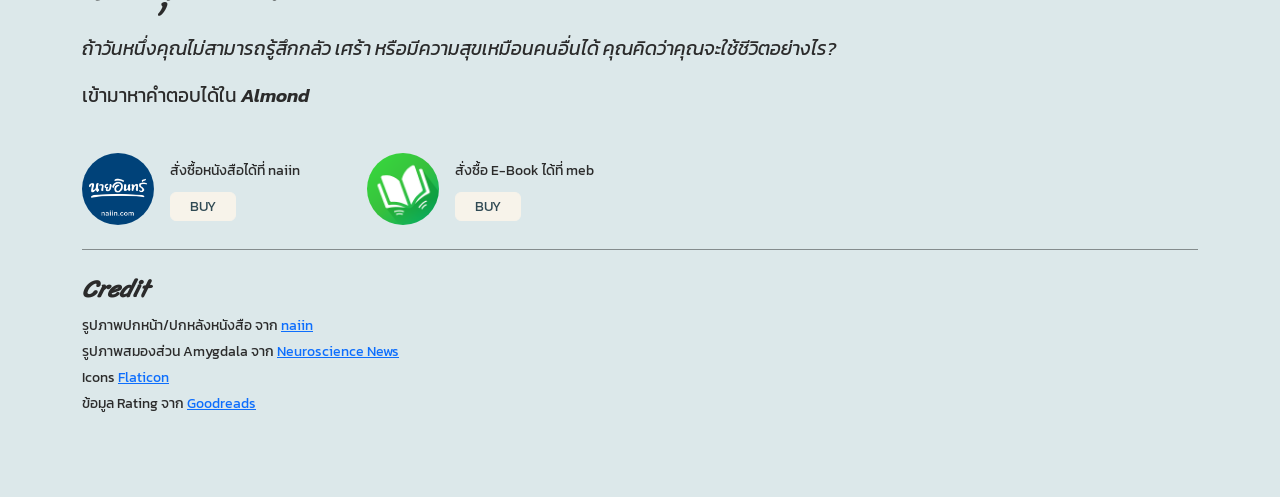
==== commit b600603c: "version5" ====
--- a/Book-Recom-Almond/index.html
+++ b/Book-Recom-Almond/index.html
@@ -88,20 +88,20 @@
             </ul>
 
             <hr>
-          </div>
-
-        </div>
-
-        <!-- แถวล่าง -->
-        <div class="row">
-          <div class="col-12">
-            <blockquote>
-              ถ้าคุณไม่สามารถรับรู้ความรู้สึกของตัวเองได้
-              แล้วคุณจะเข้าใจความรู้สึกของคนอื่นได้อย่างไร ?
-            </blockquote>
-          </div>
-        </div>
-      </div>
+
+      <!-- แถวล่าง -->
+      <div class="row">
+        <div class="col-12">
+          <blockquote>
+            ถ้าคุณไม่สามารถรับรู้ความรู้สึกของตัวเองได้
+            แล้วคุณจะเข้าใจความรู้สึกของคนอื่นได้อย่างไร ?
+          </blockquote>
+        </div>
+      </div>
+
+      
+    </div>
+    </div>
     </div>
   </section>
 
@@ -110,16 +110,16 @@
        ========================= -->
   <section id="about" class="bg-white">
     <div class="container">
-          <div class="col-12 text-center">
-            <h2>ทำไมถึงชื่อ “อัลมอนด์” ?</h2>
-            <p class="lead-text">
-              ชื่อ <em>Almond</em> เกี่ยวกับ<strong>อะมิกดาลา (Amygdala)</strong>
-            </p>
-            <p class="lead-text">
-              ซึ่งเป็นส่วนหนึ่งของสมองที่มีหน้าที่ในการประมวลผลอารมณ์และความรู้สึก
-            </p>
-            <img src="Images/Almond5.png" alt="สมองส่วนอะมิกดาลา (Amygdala)" class="img-fluid brain-img">
-    </div>
+      <div class="col-12 text-center">
+        <h2>ทำไมถึงชื่อ “อัลมอนด์” ?</h2>
+        <p class="lead-text">
+          ชื่อ <em>Almond</em> เกี่ยวกับ<strong>อะมิกดาลา (Amygdala)</strong>
+        </p>
+        <p class="lead-text">
+          ซึ่งเป็นส่วนหนึ่งของสมองที่มีหน้าที่ในการประมวลผลอารมณ์และความรู้สึก
+        </p>
+        <img src="Images/Almond5.png" alt="สมองส่วนอะมิกดาลา (Amygdala)" class="img-fluid brain-img">
+      </div>
     </div>
   </section>
 
@@ -185,7 +185,7 @@
 
         <!-- คอลัมน์ขวา: เนื้อเรื่อง -->
         <div class="col-sm-12 col-md-7 col-lg-7 col-xl-7">
-         
+
           <h2>เรื่องราวของ Almond</h2>
           <div class="story-box">
             <p>
@@ -263,7 +263,7 @@
               เรียนรู้ที่จะยอมรับความแตกต่าง ฝึกมองโลกผ่านมุมมองของผู้อื่น
               และตระหนักถึงความสำคัญของความเห็นอกเห็นใจในการสร้างความสัมพันธ์ระหว่างมนุษย์
             </div>
-    </div>
+          </div>
   </section>
 
   <!-- =========================
